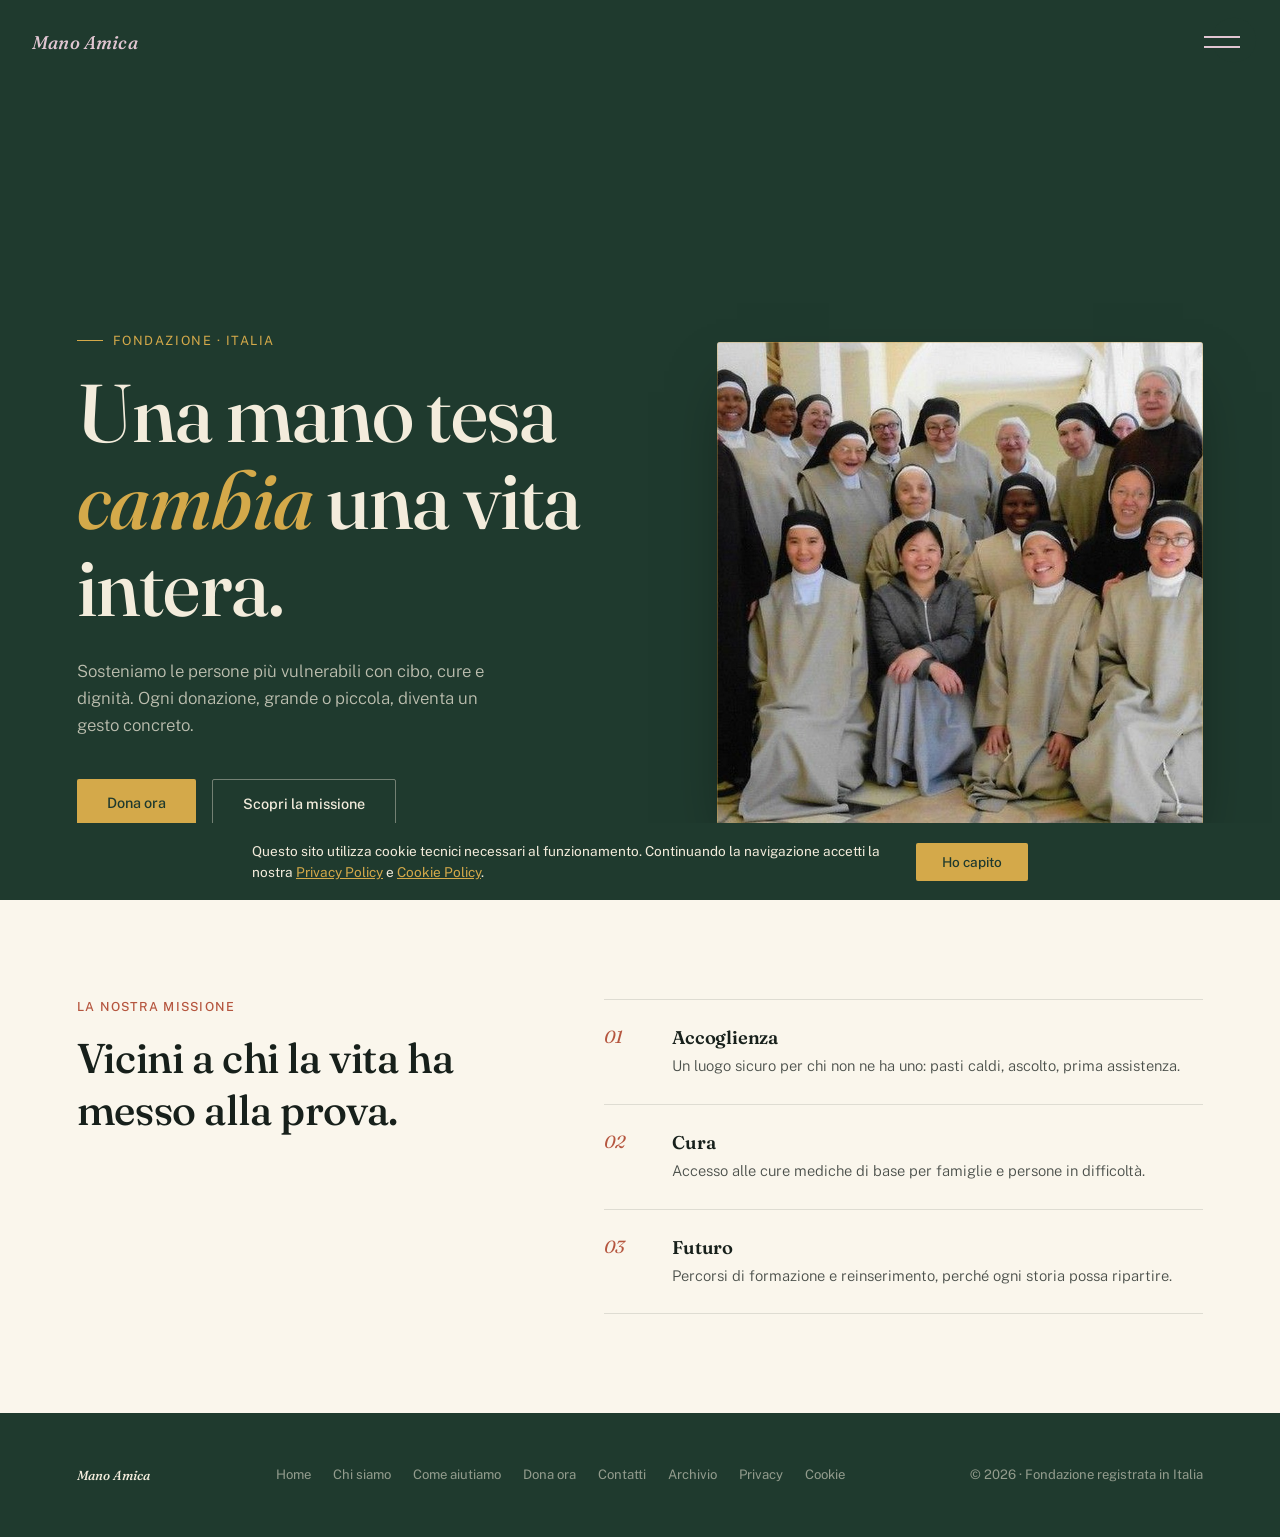
==== index.html @ 8a34155e "Premier commit" ====
<!DOCTYPE html>
<html lang="it">
<head>
<meta charset="UTF-8">
<meta name="viewport" content="width=device-width, initial-scale=1.0">
<title>Mano Amica — Fondazione</title>
<meta name="description" content="Fondazione italiana che sostiene le persone più vulnerabili con cibo, cure e dignità. Dona ora.">
<meta property="og:title" content="Mano Amica — Fondazione">
<meta property="og:description" content="Fondazione italiana che sostiene le persone più vulnerabili con cibo, cure e dignità. Dona ora.">
<meta property="og:type" content="website">
<link rel="icon" href="assets/favicon.svg" type="image/svg+xml">
<link rel="preconnect" href="https://fonts.googleapis.com">
<link href="https://fonts.googleapis.com/css2?family=Fraunces:ital,opsz,wght@0,9..144,300;0,9..144,500;0,9..144,600;1,9..144,500&family=Public+Sans:wght@300;400;500;600&display=swap" rel="stylesheet">
<link rel="stylesheet" href="assets/styles.css?v=1788168268">
</head>
<body>

  <div class="topbar">
    <a href="index.html" class="logo">Mano Amica</a>
    <button class="thread-toggle" id="toggle" aria-label="Apri il menu"><span></span><span></span></button>
  </div>

  <div class="veil" id="veil">
    <div class="veil-inner">
      <div class="veil-stitch"></div>
      <ul class="nav-list">
        <li><a href="index.html" class="current"><span class="num">00</span><span data-i18n="nav_home">Home</span><span class="tag" data-i18n="nav_home_tag">torna all'inizio</span></a></li><li><a href="chi-siamo.html"><span class="num">01</span><span data-i18n="nav_chi_siamo">Chi siamo</span><span class="tag" data-i18n="nav_chi_siamo_tag">la nostra storia</span></a></li>
        <li><a href="come-aiutiamo.html"><span class="num">02</span><span data-i18n="nav_come_aiutiamo">Come aiutiamo</span><span class="tag" data-i18n="nav_come_aiutiamo_tag">i nostri progetti</span></a></li>
        <li><a href="dona-ora.html"><span class="num">03</span><span data-i18n="nav_dona_ora">Dona ora</span><span class="tag" data-i18n="nav_dona_ora_tag">ogni gesto conta</span></a></li>
        <li><a href="contatti.html"><span class="num">04</span><span data-i18n="nav_contatti">Contatti</span><span class="tag" data-i18n="nav_contatti_tag">scrivici</span></a></li><li><a href="archivio.html"><span class="num">05</span><span data-i18n="nav_archivio">Archivio</span><span class="tag" data-i18n="nav_archivio_tag">foto e storie</span></a></li>
      </ul>
      <div class="veil-foot">
        <div class="lang-pill"><button data-lang="it" class="active">IT</button><button data-lang="fr">FR</button><button data-lang="en">EN</button></div>
        <p class="veil-note" data-i18n="veil_note">Fondazione Mano Amica · Italia — al fianco di chi ha più bisogno.</p>
      </div>
    </div>
  </div>

  <section class="hero">
    <div class="hero-photo"><img src="assets/img/hero-community.jpg" alt="La comunità di Mano Amica"></div>
    <div class="hero-content">
    <span class="hero-eyebrow" data-i18n="home_eyebrow">Fondazione · Italia</span>
    <h1 data-i18n-html="home_h1">Una mano tesa <em>cambia</em> una vita intera.</h1>
    <p class="hero-sub" data-i18n="home_sub">Sosteniamo le persone più vulnerabili con cibo, cure e dignità. Ogni donazione, grande o piccola, diventa un gesto concreto.</p>
    <div class="hero-cta">
      <a href="dona-ora.html" class="btn btn-solid" data-i18n="home_cta_donate">Dona ora</a>
      <a href="chi-siamo.html" class="btn btn-line" data-i18n="home_cta_mission">Scopri la missione</a>
    </div>
    </div>
  </section>

  <section class="missione">
    <div>
      <p class="section-label" data-i18n="home_mission_label">La nostra missione</p>
      <h2 data-i18n="home_mission_h2">Vicini a chi la vita ha messo alla prova.</h2>
    </div>
    <ul class="missione-list">
      <li><span class="n">01</span><div><h3 data-i18n="home_m1_h3">Accoglienza</h3><p data-i18n="home_m1_p">Un luogo sicuro per chi non ne ha uno: pasti caldi, ascolto, prima assistenza.</p></div></li>
      <li><span class="n">02</span><div><h3 data-i18n="home_m2_h3">Cura</h3><p data-i18n="home_m2_p">Accesso alle cure mediche di base per famiglie e persone in difficoltà.</p></div></li>
      <li><span class="n">03</span><div><h3 data-i18n="home_m3_h3">Futuro</h3><p data-i18n="home_m3_p">Percorsi di formazione e reinserimento, perché ogni storia possa ripartire.</p></div></li>
    </ul>
  </section>

  <footer>
    <strong>Mano Amica</strong>
    <nav><a href="index.html" data-i18n="nav_home">Home</a><a href="chi-siamo.html" data-i18n="nav_chi_siamo">Chi siamo</a><a href="come-aiutiamo.html" data-i18n="nav_come_aiutiamo">Come aiutiamo</a><a href="dona-ora.html" data-i18n="nav_dona_ora">Dona ora</a><a href="contatti.html" data-i18n="nav_contatti">Contatti</a><a href="archivio.html" data-i18n="nav_archivio">Archivio</a><a href="privacy.html">Privacy</a><a href="cookie-policy.html">Cookie</a></nav>
    <span data-i18n="footer_copyright">© 2026 · Fondazione registrata in Italia</span>
  </footer>

<script src="assets/script.js?v=1788168268"></script>
</body>
</html>
---- assets/styles.css ----
:root{
  --forest:#1F3A2E;
  --forest-light:#2F5443;
  --cream:#F3ECDC;
  --cream-soft:#FAF6EC;
  --gold:#D4A94A;
  --clay:#B5563F;
  --ink:#17201B;
  --thread: 1px;
}
*{margin:0;padding:0;box-sizing:border-box;}
html{scroll-behavior:smooth;}
body{
  font-family:'Public Sans',sans-serif;
  background:var(--cream-soft);
  color:var(--ink);
  overflow-x:hidden;
}
h1,h2,h3,.display{
  font-family:'Fraunces',serif;
  font-weight:500;
  letter-spacing:-0.01em;
}
a{color:inherit;}
img{display:block; max-width:100%;}

/* ===== TOP BAR ===== */
.topbar{
  position:fixed; top:0; left:0; right:0;
  display:flex; align-items:center; justify-content:space-between;
  padding:22px 32px;
  z-index:100;
  mix-blend-mode:difference;
}
.logo{
  font-family:'Fraunces',serif;
  font-style:italic;
  font-weight:500;
  font-size:1.15rem;
  color:#fff;
  text-decoration:none;
  letter-spacing:0.01em;
}
.thread-toggle{
  width:52px; height:40px;
  position:relative;
  cursor:pointer;
  background:none; border:none;
  z-index:110;
}
.thread-toggle span{
  position:absolute; left:8px; right:8px;
  height:1.5px; background:#fff;
  transition:transform .55s cubic-bezier(.65,0,.35,1), opacity .3s ease, top .5s ease;
}
.thread-toggle span:nth-child(1){ top:14px; }
.thread-toggle span:nth-child(2){ top:24px; }
.thread-toggle.open span:nth-child(1){ top:19px; transform:rotate(20deg) scaleX(1.15); }
.thread-toggle.open span:nth-child(2){ top:19px; transform:rotate(-20deg) scaleX(1.15); }

/* ===== FULLSCREEN MENU — "il filo" ===== */
.veil{
  position:fixed; inset:0;
  background:var(--forest);
  z-index:90;
  clip-path:circle(2% at calc(100% - 46px) 40px);
  transition:clip-path .75s cubic-bezier(.75,0,.15,1);
  display:flex;
  pointer-events:none;
}
.veil.open{
  clip-path:circle(150% at calc(100% - 46px) 40px);
  pointer-events:all;
}
.veil-inner{
  width:100%; height:100%;
  display:flex; flex-direction:column;
  justify-content:center;
  padding:0 8vw;
  position:relative;
}
.veil-stitch{
  position:absolute; left:6vw; top:0; bottom:0;
  width:1px;
  background:repeating-linear-gradient(to bottom, transparent, transparent 6px, rgba(212,169,74,.5) 6px, rgba(212,169,74,.5) 12px);
  opacity:0;
  transition:opacity .6s ease .5s;
}
.veil.open .veil-stitch{opacity:1;}

.nav-list{list-style:none;}
.nav-list li{overflow:hidden; margin-bottom:6px;}
.nav-list a{
  display:flex; align-items:baseline; gap:18px;
  font-family:'Fraunces',serif;
  font-size:clamp(2.2rem,7vw,4.6rem);
  color:var(--cream);
  text-decoration:none;
  font-weight:500;
  line-height:1.15;
  transform:translateY(115%);
  transition:transform .7s cubic-bezier(.2,.9,.25,1), color .3s ease;
}
.veil.open .nav-list a{ transform:translateY(0); }
.nav-list li:nth-child(1) a{ transition-delay:.12s; }
.nav-list li:nth-child(2) a{ transition-delay:.18s; }
.nav-list li:nth-child(3) a{ transition-delay:.24s; }
.nav-list li:nth-child(4) a{ transition-delay:.30s; }
.nav-list li:nth-child(5) a{ transition-delay:.36s; }
.nav-list li:nth-child(6) a{ transition-delay:.42s; }
.nav-list a .num{ font-family:'Public Sans',sans-serif; font-size:.9rem; color:var(--gold); font-weight:500; }
.nav-list a .tag{
  font-family:'Public Sans',sans-serif;
  font-size:.85rem; font-style:normal;
  color:rgba(243,236,220,.55);
  font-weight:400; margin-left:auto;
  opacity:0; transform:translateX(-8px);
  transition:opacity .4s ease, transform .4s ease;
  display:none;
}
@media(min-width:720px){ .nav-list a .tag{ display:inline-block; } }
.nav-list a:hover{ color:var(--gold); }
.nav-list a:hover .tag{ opacity:1; transform:translateX(0); }
.nav-list a.current{ color:var(--gold); }

.veil-foot{
  position:absolute; bottom:40px; left:8vw; right:8vw;
  display:flex; justify-content:space-between; align-items:center;
  flex-wrap:wrap; gap:16px;
}
.lang-pill{ display:flex; gap:6px; border:1px solid rgba(243,236,220,.3); border-radius:999px; padding:5px; }
.lang-pill button{
  font-family:'Public Sans',sans-serif; font-size:.75rem; letter-spacing:.06em;
  background:none; border:none; color:rgba(243,236,220,.6);
  padding:7px 14px; border-radius:999px; cursor:pointer;
  transition:background .3s ease, color .3s ease;
}
.lang-pill button.active{ background:var(--gold); color:var(--forest); }
.veil-note{ font-size:.8rem; color:rgba(243,236,220,.45); max-width:280px; }

/* ===== PAGE HERO (small, for inner pages) ===== */
.page-hero{
  background:var(--forest); color:var(--cream);
  padding:20vh 6vw 8vh;
  position:relative;
}
.page-hero::before{
  content:'';
  position:absolute; top:0; right:0;
  width:34vw; height:34vw; max-width:460px; max-height:460px;
  background:radial-gradient(circle at center, rgba(212,169,74,.16), transparent 70%);
}
.page-hero .hero-eyebrow{
  font-size:.8rem; letter-spacing:.12em; text-transform:uppercase;
  color:var(--gold); margin-bottom:18px; display:flex; align-items:center; gap:10px;
}
.page-hero .hero-eyebrow::before{ content:''; width:26px; height:1px; background:var(--gold); }
.page-hero h1{ font-size:clamp(2rem,5.4vw,3.6rem); max-width:16ch; line-height:1.1; }
.page-hero h1 em{ font-style:italic; color:var(--gold); }
.page-hero p.lead{ margin-top:20px; max-width:52ch; color:rgba(243,236,220,.75); font-weight:300; font-size:1.02rem; line-height:1.6; }

/* ===== HERO (home, full) ===== */
.hero{
  min-height:100vh;
  background:var(--forest); color:var(--cream);
  display:flex; flex-direction:row; align-items:flex-end; justify-content:space-between;
  gap:5vw;
  padding:14vh 6vw 8vh; position:relative; overflow:hidden;
}
.hero-eyebrow{ font-size:.8rem; letter-spacing:.12em; text-transform:uppercase; color:var(--gold); margin-bottom:22px; display:flex; align-items:center; gap:10px; }
.hero-eyebrow::before{ content:''; width:26px; height:1px; background:var(--gold); }
.hero h1{ font-size:clamp(2.4rem,6.4vw,5.2rem); font-weight:500; max-width:14ch; line-height:1.06; }
.hero h1 em{ font-style:italic; color:var(--gold); }
.hero-sub{ margin-top:28px; max-width:44ch; font-size:1.05rem; font-weight:300; color:rgba(243,236,220,.75); line-height:1.6; }
.hero-cta{ margin-top:40px; display:flex; gap:16px; flex-wrap:wrap; }

.hero-content{ position:relative; z-index:2; max-width:640px; flex:1 1 auto; order:1; }

.hero-photo{
  flex:0 0 auto; order:2;
  width:min(520px, 38vw);
  aspect-ratio:1/1;
  border-radius:3px;
  overflow:hidden;
  box-shadow:0 30px 60px -20px rgba(0,0,0,.5);
  position:relative; z-index:1;
}
.hero-photo img{
  width:100%; height:100%; object-fit:cover; display:block;
}
.hero-photo::after{
  content:''; position:absolute; inset:0;
  box-shadow:inset 0 0 0 1px rgba(212,169,74,.35);
}

@media(max-width:1100px){
  .hero-photo{ width:min(380px, 36vw); }
}
@media(max-width:760px){
  .hero{ flex-direction:column; align-items:stretch; }
  .hero-photo{ display:none; }
}

.btn{
  font-family:'Public Sans',sans-serif; font-size:.9rem; font-weight:500;
  padding:15px 30px; border-radius:2px; text-decoration:none; display:inline-block;
  border:none; cursor:pointer;
  transition:transform .3s ease, background .3s ease, color .3s ease, border-color .3s ease;
}
.btn-solid{ background:var(--gold); color:var(--forest); }
.btn-solid:hover{ transform:translateY(-2px); }
.btn-line{ border:1px solid rgba(243,236,220,.4); color:var(--cream); background:none; }
.btn-line:hover{ border-color:var(--gold); color:var(--gold); }
.btn-line.dark{ border-color:rgba(23,32,27,.3); color:var(--ink); }
.btn-line.dark:hover{ border-color:var(--clay); color:var(--clay); }

section{ padding:11vh 6vw; }
.section-label{ font-size:.78rem; letter-spacing:.1em; text-transform:uppercase; color:var(--clay); margin-bottom:18px; font-weight:500; }

/* ===== MISSIONE / GRID LIST ===== */
.missione{ background:var(--cream-soft); display:grid; grid-template-columns:1fr; gap:48px; }
@media(min-width:860px){ .missione{ grid-template-columns:.8fr 1fr; } }
.missione h2{ font-size:clamp(1.7rem,3.4vw,2.6rem); max-width:14ch; }
.missione-list{ list-style:none; }
.missione-list li{ padding:26px 0; border-top:var(--thread) solid rgba(23,32,27,.12); display:grid; grid-template-columns:50px 1fr; gap:18px; }
.missione-list li:last-child{ border-bottom:var(--thread) solid rgba(23,32,27,.12); }
.missione-list .n{ font-family:'Fraunces',serif; font-style:italic; color:var(--clay); font-size:1.1rem; }
.missione-list h3{ font-size:1.15rem; margin-bottom:6px; font-weight:600; }
.missione-list p{ font-size:.92rem; color:#4a4f4a; font-weight:300; line-height:1.55; }

/* ===== TEAM (Chi siamo) ===== */
.team{ background:var(--cream-soft); }
.team-grid{ display:grid; grid-template-columns:repeat(auto-fit,minmax(220px,1fr)); gap:34px; margin-top:56px; }
.team-card{ text-align:left; }
.team-photo{
  width:100%; aspect-ratio:1/1; border-radius:2px;
  background:linear-gradient(155deg, var(--forest), var(--forest-light));
  display:flex; align-items:center; justify-content:center;
  margin-bottom:18px; position:relative; overflow:hidden;
}
.team-photo img{ width:100%; height:100%; object-fit:cover; }
.team-photo span{
  font-family:'Fraunces',serif; font-style:italic; font-weight:500;
  font-size:2.6rem; color:var(--gold);
}
.team-photo::after{
  content:''; position:absolute; inset:0;
  border:1px solid rgba(212,169,74,.35);
}
.team-card h3{ font-size:1.15rem; font-weight:600; }
.team-card .role{ font-size:.8rem; letter-spacing:.06em; text-transform:uppercase; color:var(--clay); margin:4px 0 10px; }
.team-card p{ font-size:.9rem; color:#4a4f4a; font-weight:300; line-height:1.55; }
.team[style*="forest"] .team-card h3{ color:var(--cream); }
.team[style*="forest"] .team-card p{ color:rgba(243,236,220,.65); }
.team[style*="forest"] .role{ color:var(--gold); }
.team[style*="forest"] .gallery-caption{ color:rgba(243,236,220,.4) !important; }
.team[style*="forest"] .team-photo-placeholder{ background:rgba(243,236,220,.06); }
.team-photo-placeholder{ display:flex; align-items:center; justify-content:center; }
.team-photo-placeholder span{ font-size:2rem; opacity:.5; }
.gallery-caption{ text-align:center; font-style:italic; color:#999 !important; font-size:.82rem !important; }

.story{ background:var(--forest); color:var(--cream); }
.story-inner{ max-width:62ch; }
.story h2{ font-size:clamp(1.6rem,3.2vw,2.4rem); margin-bottom:24px; }
.story p{ font-weight:300; line-height:1.75; color:rgba(243,236,220,.8); margin-bottom:16px; font-size:1rem; }
.story p:last-child{ margin-bottom:0; }

/* ===== DONATION PAGE ===== */
.donate-wrap{ display:grid; grid-template-columns:1fr; gap:56px; background:var(--cream-soft); }
@media(min-width:900px){ .donate-wrap{ grid-template-columns:1fr 1fr; align-items:start; } }
.amounts{ display:grid; grid-template-columns:repeat(3,1fr); gap:12px; margin:26px 0; }
.amount-btn{
  padding:18px 10px; text-align:center; border:1px solid rgba(23,32,27,.18);
  background:transparent; font-family:'Fraunces',serif; font-size:1.3rem;
  cursor:pointer; border-radius:2px; transition:all .25s ease;
}
.amount-btn:hover, .amount-btn.active{ border-color:var(--clay); background:var(--clay); color:#fff; }
.amount-custom{
  width:100%; padding:16px 18px; border:1px solid rgba(23,32,27,.18);
  font-family:'Public Sans',sans-serif; font-size:1rem; background:transparent;
  border-radius:2px; margin-bottom:20px;
}
.pay-methods{ list-style:none; display:flex; flex-direction:column; gap:0; }
.pay-methods li{
  padding:18px 0; border-top:var(--thread) solid rgba(23,32,27,.12);
  display:flex; align-items:center; gap:16px; font-size:.95rem;
}
.pay-methods li:last-child{ border-bottom:var(--thread) solid rgba(23,32,27,.12); }
.pay-method-item{ cursor:pointer; transition:padding-left .25s ease, background .25s ease; border-radius:2px; }
.pay-method-item:hover{ padding-left:8px; }
.pay-method-item.active{ padding-left:12px; background:rgba(181,86,63,.06); }
.pay-method-item.active .pay-icon{ background:var(--clay); }
.pay-method-item.disabled{ cursor:not-allowed; opacity:.45; }
.pay-method-item.disabled:hover{ padding-left:0; }
.pay-method-item.disabled .desc{ font-style:italic; }
.pay-icon{
  width:38px; height:38px; border-radius:50%; background:var(--forest); color:var(--gold);
  display:flex; align-items:center; justify-content:center; font-family:'Fraunces',serif; font-style:italic; font-size:.85rem; flex-shrink:0;
}
.pay-methods strong{ display:block; font-weight:600; }
.pay-methods span.desc{ font-size:.82rem; color:#666; font-weight:300; }

.impact-card{ background:var(--forest); color:var(--cream); padding:48px 40px; border-radius:2px; }
.impact-card h3{ font-size:1.4rem; margin-bottom:18px; }
.impact-card ul{ list-style:none; }
.impact-card li{ padding:14px 0; border-top:1px solid rgba(243,236,220,.15); font-weight:300; font-size:.95rem; display:flex; justify-content:space-between; gap:12px; }
.impact-card li b{ color:var(--gold); font-family:'Fraunces',serif; font-weight:500; }

/* ===== PAYMENT MODAL ===== */
.pay-modal-overlay{
  position:fixed; inset:0; background:rgba(23,32,27,.55);
  display:none; align-items:center; justify-content:center;
  z-index:200; padding:20px; backdrop-filter:blur(3px);
}
.pay-modal-overlay.open{ display:flex; }
.pay-modal{
  background:var(--cream-soft); width:100%; max-width:440px;
  padding:38px 34px 30px; border-radius:3px; position:relative;
  max-height:90vh; overflow-y:auto;
}
.pay-modal-close{
  position:absolute; top:16px; right:18px; background:none; border:none;
  font-size:1.6rem; line-height:1; cursor:pointer; color:#888;
}
.pay-modal-close:hover{ color:var(--clay); }
.pay-modal-summary{ margin-bottom:24px; padding-bottom:20px; border-bottom:1px solid rgba(23,32,27,.12); }
.pay-modal-recipient{ font-family:'Fraunces',serif; font-size:1.3rem; margin-top:4px; }
.pay-modal-amount{ font-family:'Fraunces',serif; font-style:italic; color:var(--clay); font-size:1.6rem; margin-top:8px; }
.pay-modal-method .field{ margin-bottom:16px; }
.pay-modal-method label{ display:block; font-size:.76rem; letter-spacing:.05em; text-transform:uppercase; color:var(--clay); margin-bottom:6px; }
.pay-modal-method input{
  width:100%; padding:12px 14px; border:1px solid rgba(23,32,27,.18);
  font-family:'Public Sans',sans-serif; font-size:.92rem; background:#fff; border-radius:2px;
}
.pay-modal-method input:disabled{ background:rgba(23,32,27,.04); color:#555; }
.pay-sepa-line{ display:flex; justify-content:space-between; align-items:center; padding:10px 0; border-bottom:1px dashed rgba(23,32,27,.15); font-size:.9rem; }
.pay-sepa-line span{ color:#666; }
.pay-sepa-line strong{ font-family:'Fraunces',serif; }
.pay-sepa-note{ font-size:.82rem; color:#666; margin-top:14px; line-height:1.5; }
.pay-modal-error{ color:var(--clay); font-size:.85rem; margin-top:16px; }
.pay-modal-secure{ text-align:center; font-size:.75rem; color:#888; margin-top:16px; }

/* ===== COOKIE BANNER ===== */
#cookie-banner{
  position:fixed; left:0; right:0; bottom:0; z-index:300;
  background:var(--forest); color:var(--cream);
  padding:18px 24px; display:flex; align-items:center; justify-content:center;
  gap:24px; flex-wrap:wrap; font-size:.85rem;
}
#cookie-banner p{ margin:0; max-width:640px; line-height:1.5; }
#cookie-banner a{ color:var(--gold); text-decoration:underline; }
#cookie-banner button{
  background:var(--gold); color:var(--forest); border:none;
  padding:11px 26px; border-radius:2px; font-family:'Public Sans',sans-serif;
  font-weight:500; font-size:.85rem; cursor:pointer; flex-shrink:0;
}

/* ===== CONTACT PAGE ===== */
.contact-wrap{ display:grid; grid-template-columns:1fr; gap:56px; }
@media(min-width:900px){ .contact-wrap{ grid-template-columns:.9fr 1.1fr; } }
.field{ margin-bottom:22px; }
.field label{ display:block; font-size:.8rem; letter-spacing:.05em; text-transform:uppercase; color:var(--clay); margin-bottom:8px; }
.field input, .field textarea{
  width:100%; padding:14px 16px; border:1px solid rgba(23,32,27,.18);
  font-family:'Public Sans',sans-serif; font-size:.95rem; background:var(--cream-soft);
  border-radius:2px; resize:vertical;
}
.contact-info{ list-style:none; }
.contact-info li{ padding:22px 0; border-top:var(--thread) solid rgba(23,32,27,.12); }
.contact-info li:last-child{ border-bottom:var(--thread) solid rgba(23,32,27,.12); }
.contact-info .k{ font-size:.78rem; letter-spacing:.08em; text-transform:uppercase; color:var(--clay); margin-bottom:6px; }
.contact-info .v{ font-family:'Fraunces',serif; font-size:1.2rem; }

footer{
  background:var(--forest); color:rgba(243,236,220,.55);
  padding:6vh 6vw; font-size:.82rem;
  display:flex; justify-content:space-between; flex-wrap:wrap; gap:12px;
}
footer strong{ color:var(--cream); font-family:'Fraunces',serif; font-style:italic; font-weight:500; }
footer nav{ display:flex; gap:22px; flex-wrap:wrap; }
footer nav a{ text-decoration:none; color:rgba(243,236,220,.55); transition:color .25s ease; }
footer nav a:hover{ color:var(--gold); }

/* ===== RESPONSIVE MOBILE ===== */
@media(max-width:640px){
  .topbar{ padding:16px 20px; }
  .logo{ font-size:1rem; }
  .thread-toggle{ width:44px; height:36px; }

  .hero{ padding:12vh 6vw 6vh; min-height:auto; }
  .page-hero{ padding:16vh 6vw 5vh; }
  section{ padding:8vh 6vw; }

  .hero-cta{ flex-direction:column; align-items:stretch; }
  .hero-cta .btn{ text-align:center; }

  .veil-foot{ flex-direction:column; align-items:flex-start; gap:14px; bottom:24px; }
  .veil-note{ max-width:100%; }

  .amounts{ grid-template-columns:repeat(2,1fr); }

  .pay-modal{ padding:28px 20px 24px; max-width:100%; }
  .pay-modal-recipient{ font-size:1.1rem; }
  .pay-modal-amount{ font-size:1.3rem; }

  #cookie-banner{ flex-direction:column; text-align:center; padding:16px 18px; gap:12px; }
  #cookie-banner button{ width:100%; }

  footer{ flex-direction:column; align-items:flex-start; gap:16px; text-align:left; }
  footer nav{ gap:14px 18px; }

  .team-grid{ grid-template-columns:1fr 1fr; gap:20px; }
  .missione-list li{ grid-template-columns:36px 1fr; gap:12px; }

  .legal-body table{ display:block; overflow-x:auto; white-space:nowrap; }
}

@media(max-width:420px){
  .team-grid{ grid-template-columns:1fr; }
  .amounts{ grid-template-columns:repeat(3,1fr); gap:8px; }
  .amount-btn{ padding:14px 6px; font-size:1.05rem; }
}
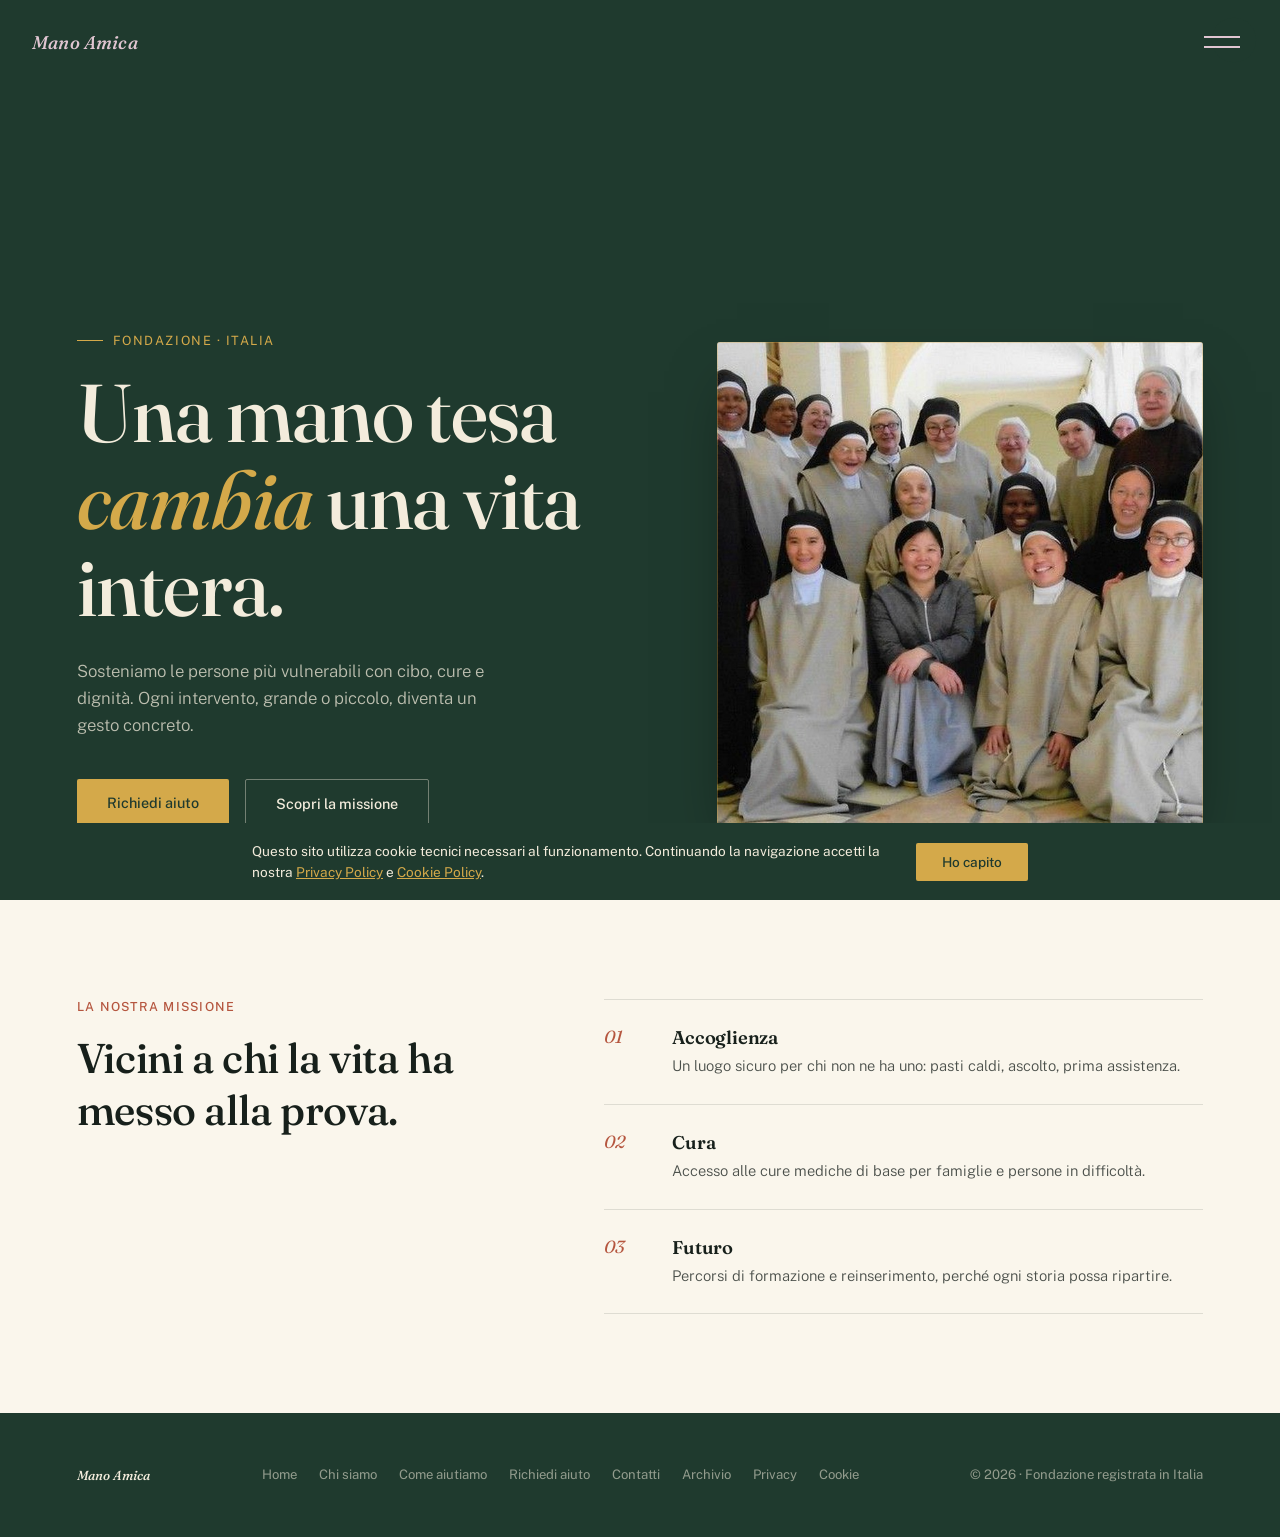
==== commit a1e9f94c: "Inverse le sens du site : Mano Amica accorde des aides, n'en reçoit pas Correction majeure : Mano Am" ====
--- a/index.html
+++ b/index.html
@@ -4,9 +4,9 @@
 <meta charset="UTF-8">
 <meta name="viewport" content="width=device-width, initial-scale=1.0">
 <title>Mano Amica — Fondazione</title>
-<meta name="description" content="Fondazione italiana che sostiene le persone più vulnerabili con cibo, cure e dignità. Dona ora.">
+<meta name="description" content="Fondazione italiana che sostiene le persone più vulnerabili con cibo, cure e dignità. Richiedi un aiuto.">
 <meta property="og:title" content="Mano Amica — Fondazione">
-<meta property="og:description" content="Fondazione italiana che sostiene le persone più vulnerabili con cibo, cure e dignità. Dona ora.">
+<meta property="og:description" content="Fondazione italiana che sostiene le persone più vulnerabili con cibo, cure e dignità. Richiedi un aiuto.">
 <meta property="og:type" content="website">
 <link rel="icon" href="assets/favicon.svg" type="image/svg+xml">
 <link rel="preconnect" href="https://fonts.googleapis.com">
@@ -26,7 +26,7 @@
       <ul class="nav-list">
         <li><a href="index.html" class="current"><span class="num">00</span><span data-i18n="nav_home">Home</span><span class="tag" data-i18n="nav_home_tag">torna all'inizio</span></a></li><li><a href="chi-siamo.html"><span class="num">01</span><span data-i18n="nav_chi_siamo">Chi siamo</span><span class="tag" data-i18n="nav_chi_siamo_tag">la nostra storia</span></a></li>
         <li><a href="come-aiutiamo.html"><span class="num">02</span><span data-i18n="nav_come_aiutiamo">Come aiutiamo</span><span class="tag" data-i18n="nav_come_aiutiamo_tag">i nostri progetti</span></a></li>
-        <li><a href="dona-ora.html"><span class="num">03</span><span data-i18n="nav_dona_ora">Dona ora</span><span class="tag" data-i18n="nav_dona_ora_tag">ogni gesto conta</span></a></li>
+        <li><a href="dona-ora.html"><span class="num">03</span><span data-i18n="nav_dona_ora">Richiedi aiuto</span><span class="tag" data-i18n="nav_dona_ora_tag">un aiuto concreto</span></a></li>
         <li><a href="contatti.html"><span class="num">04</span><span data-i18n="nav_contatti">Contatti</span><span class="tag" data-i18n="nav_contatti_tag">scrivici</span></a></li><li><a href="archivio.html"><span class="num">05</span><span data-i18n="nav_archivio">Archivio</span><span class="tag" data-i18n="nav_archivio_tag">foto e storie</span></a></li>
       </ul>
       <div class="veil-foot">
@@ -41,9 +41,9 @@
     <div class="hero-content">
     <span class="hero-eyebrow" data-i18n="home_eyebrow">Fondazione · Italia</span>
     <h1 data-i18n-html="home_h1">Una mano tesa <em>cambia</em> una vita intera.</h1>
-    <p class="hero-sub" data-i18n="home_sub">Sosteniamo le persone più vulnerabili con cibo, cure e dignità. Ogni donazione, grande o piccola, diventa un gesto concreto.</p>
+    <p class="hero-sub" data-i18n="home_sub">Sosteniamo le persone più vulnerabili con cibo, cure e dignità. Ogni intervento, grande o piccolo, diventa un gesto concreto.</p>
     <div class="hero-cta">
-      <a href="dona-ora.html" class="btn btn-solid" data-i18n="home_cta_donate">Dona ora</a>
+      <a href="dona-ora.html" class="btn btn-solid" data-i18n="home_cta_donate">Richiedi aiuto</a>
       <a href="chi-siamo.html" class="btn btn-line" data-i18n="home_cta_mission">Scopri la missione</a>
     </div>
     </div>
@@ -63,7 +63,7 @@
 
   <footer>
     <strong>Mano Amica</strong>
-    <nav><a href="index.html" data-i18n="nav_home">Home</a><a href="chi-siamo.html" data-i18n="nav_chi_siamo">Chi siamo</a><a href="come-aiutiamo.html" data-i18n="nav_come_aiutiamo">Come aiutiamo</a><a href="dona-ora.html" data-i18n="nav_dona_ora">Dona ora</a><a href="contatti.html" data-i18n="nav_contatti">Contatti</a><a href="archivio.html" data-i18n="nav_archivio">Archivio</a><a href="privacy.html">Privacy</a><a href="cookie-policy.html">Cookie</a></nav>
+    <nav><a href="index.html" data-i18n="nav_home">Home</a><a href="chi-siamo.html" data-i18n="nav_chi_siamo">Chi siamo</a><a href="come-aiutiamo.html" data-i18n="nav_come_aiutiamo">Come aiutiamo</a><a href="dona-ora.html" data-i18n="nav_dona_ora">Richiedi aiuto</a><a href="contatti.html" data-i18n="nav_contatti">Contatti</a><a href="archivio.html" data-i18n="nav_archivio">Archivio</a><a href="privacy.html">Privacy</a><a href="cookie-policy.html">Cookie</a></nav>
     <span data-i18n="footer_copyright">© 2026 · Fondazione registrata in Italia</span>
   </footer>
 
--- a/assets/styles.css
+++ b/assets/styles.css
@@ -198,7 +198,14 @@
 }
 @media(max-width:760px){
   .hero{ flex-direction:column; align-items:stretch; }
-  .hero-photo{ display:none; }
+  .hero-photo{
+    order:-1;
+    width:100%;
+    max-width:none;
+    aspect-ratio:16/11;
+    margin-bottom:32px;
+  }
+  .hero-content{ order:1; }
 }
 
 .btn{
@@ -280,65 +287,12 @@
   font-family:'Public Sans',sans-serif; font-size:1rem; background:transparent;
   border-radius:2px; margin-bottom:20px;
 }
-.pay-methods{ list-style:none; display:flex; flex-direction:column; gap:0; }
-.pay-methods li{
-  padding:18px 0; border-top:var(--thread) solid rgba(23,32,27,.12);
-  display:flex; align-items:center; gap:16px; font-size:.95rem;
-}
-.pay-methods li:last-child{ border-bottom:var(--thread) solid rgba(23,32,27,.12); }
-.pay-method-item{ cursor:pointer; transition:padding-left .25s ease, background .25s ease; border-radius:2px; }
-.pay-method-item:hover{ padding-left:8px; }
-.pay-method-item.active{ padding-left:12px; background:rgba(181,86,63,.06); }
-.pay-method-item.active .pay-icon{ background:var(--clay); }
-.pay-method-item.disabled{ cursor:not-allowed; opacity:.45; }
-.pay-method-item.disabled:hover{ padding-left:0; }
-.pay-method-item.disabled .desc{ font-style:italic; }
-.pay-icon{
-  width:38px; height:38px; border-radius:50%; background:var(--forest); color:var(--gold);
-  display:flex; align-items:center; justify-content:center; font-family:'Fraunces',serif; font-style:italic; font-size:.85rem; flex-shrink:0;
-}
-.pay-methods strong{ display:block; font-weight:600; }
-.pay-methods span.desc{ font-size:.82rem; color:#666; font-weight:300; }
-
 .impact-card{ background:var(--forest); color:var(--cream); padding:48px 40px; border-radius:2px; }
 .impact-card h3{ font-size:1.4rem; margin-bottom:18px; }
 .impact-card ul{ list-style:none; }
 .impact-card li{ padding:14px 0; border-top:1px solid rgba(243,236,220,.15); font-weight:300; font-size:.95rem; display:flex; justify-content:space-between; gap:12px; }
-.impact-card li b{ color:var(--gold); font-family:'Fraunces',serif; font-weight:500; }
-
-/* ===== PAYMENT MODAL ===== */
-.pay-modal-overlay{
-  position:fixed; inset:0; background:rgba(23,32,27,.55);
-  display:none; align-items:center; justify-content:center;
-  z-index:200; padding:20px; backdrop-filter:blur(3px);
-}
-.pay-modal-overlay.open{ display:flex; }
-.pay-modal{
-  background:var(--cream-soft); width:100%; max-width:440px;
-  padding:38px 34px 30px; border-radius:3px; position:relative;
-  max-height:90vh; overflow-y:auto;
-}
-.pay-modal-close{
-  position:absolute; top:16px; right:18px; background:none; border:none;
-  font-size:1.6rem; line-height:1; cursor:pointer; color:#888;
-}
-.pay-modal-close:hover{ color:var(--clay); }
-.pay-modal-summary{ margin-bottom:24px; padding-bottom:20px; border-bottom:1px solid rgba(23,32,27,.12); }
-.pay-modal-recipient{ font-family:'Fraunces',serif; font-size:1.3rem; margin-top:4px; }
-.pay-modal-amount{ font-family:'Fraunces',serif; font-style:italic; color:var(--clay); font-size:1.6rem; margin-top:8px; }
-.pay-modal-method .field{ margin-bottom:16px; }
-.pay-modal-method label{ display:block; font-size:.76rem; letter-spacing:.05em; text-transform:uppercase; color:var(--clay); margin-bottom:6px; }
-.pay-modal-method input{
-  width:100%; padding:12px 14px; border:1px solid rgba(23,32,27,.18);
-  font-family:'Public Sans',sans-serif; font-size:.92rem; background:#fff; border-radius:2px;
-}
-.pay-modal-method input:disabled{ background:rgba(23,32,27,.04); color:#555; }
-.pay-sepa-line{ display:flex; justify-content:space-between; align-items:center; padding:10px 0; border-bottom:1px dashed rgba(23,32,27,.15); font-size:.9rem; }
-.pay-sepa-line span{ color:#666; }
-.pay-sepa-line strong{ font-family:'Fraunces',serif; }
-.pay-sepa-note{ font-size:.82rem; color:#666; margin-top:14px; line-height:1.5; }
-.pay-modal-error{ color:var(--clay); font-size:.85rem; margin-top:16px; }
-.pay-modal-secure{ text-align:center; font-size:.75rem; color:#888; margin-top:16px; }
+.impact-card li span{ flex-shrink:0; white-space:nowrap; }
+.impact-card li b{ color:var(--gold); font-family:'Fraunces',serif; font-weight:500; text-align:right; }
 
 /* ===== COOKIE BANNER ===== */
 #cookie-banner{
@@ -399,10 +353,6 @@
 
   .amounts{ grid-template-columns:repeat(2,1fr); }
 
-  .pay-modal{ padding:28px 20px 24px; max-width:100%; }
-  .pay-modal-recipient{ font-size:1.1rem; }
-  .pay-modal-amount{ font-size:1.3rem; }
-
   #cookie-banner{ flex-direction:column; text-align:center; padding:16px 18px; gap:12px; }
   #cookie-banner button{ width:100%; }
 
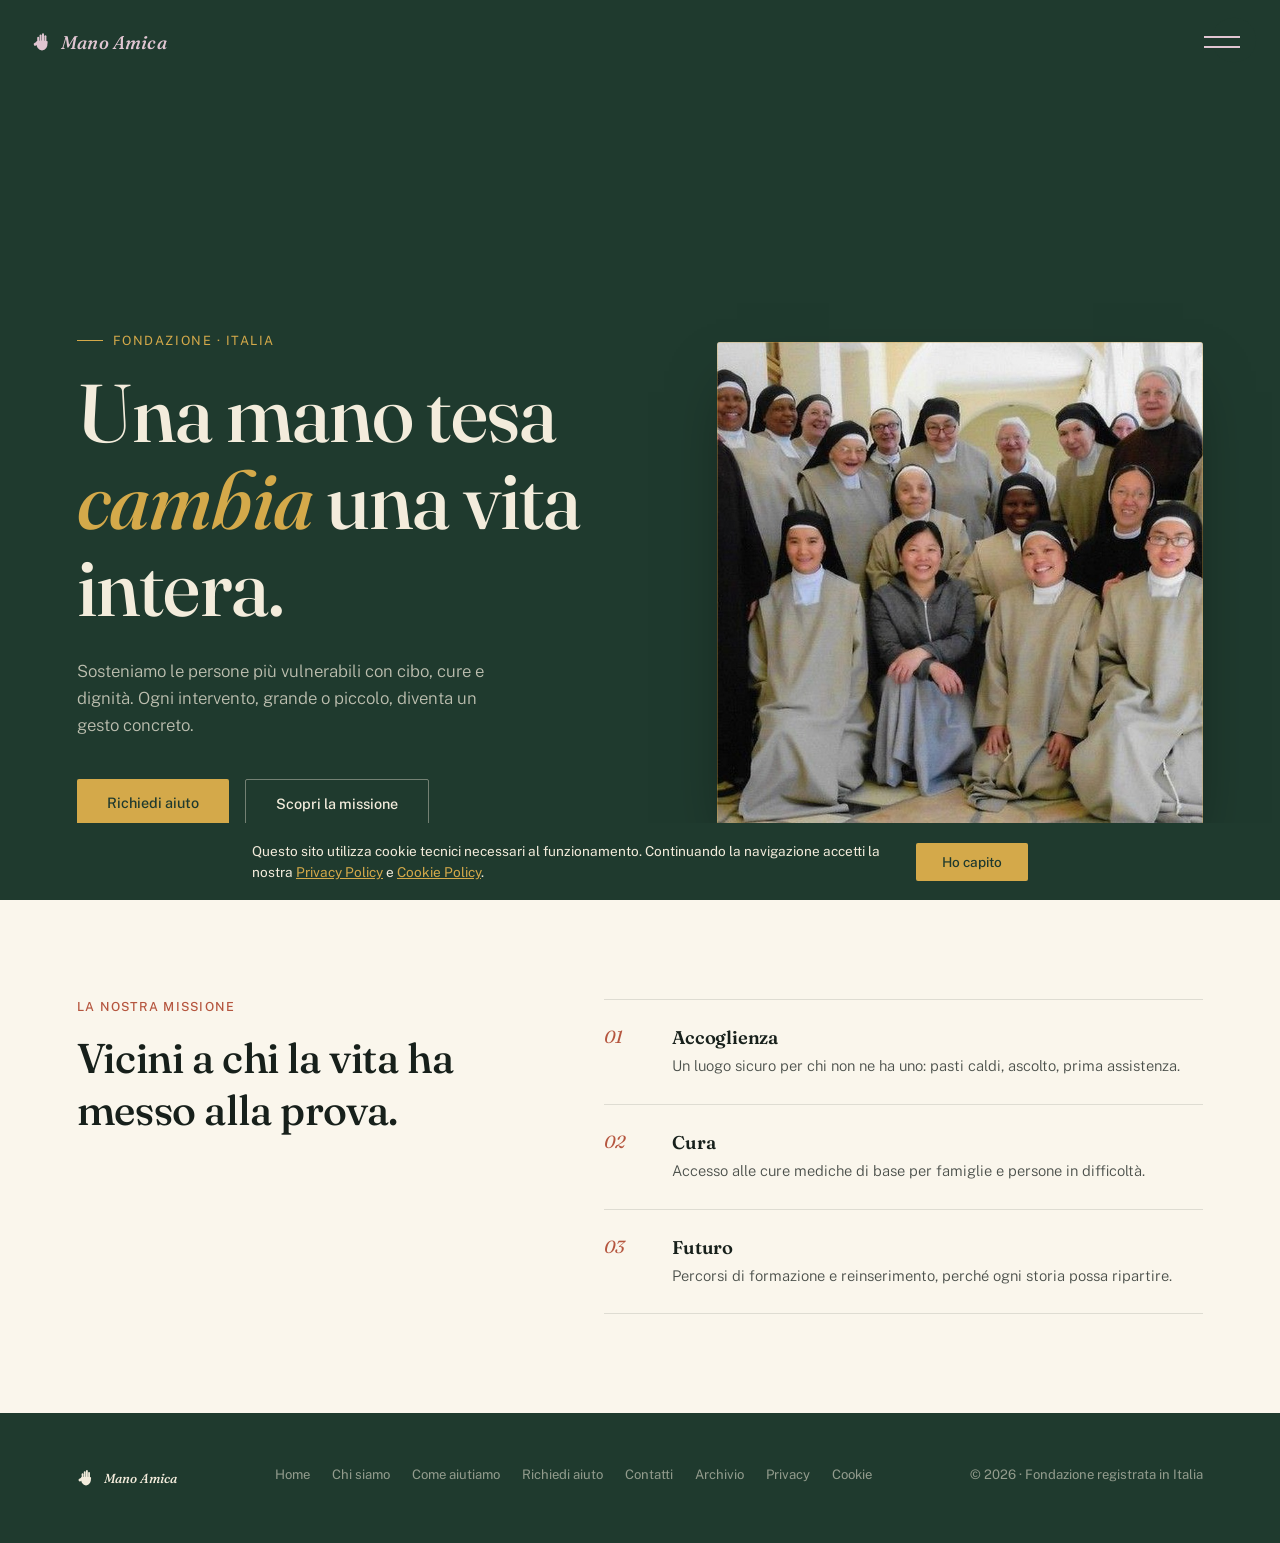
==== commit af7c2bcd: "Corrige l'email de contact, retire le faux numéro, ajuste des photos et ajoute un logo - contatti.ht" ====
--- a/index.html
+++ b/index.html
@@ -16,7 +16,7 @@
 <body>
 
   <div class="topbar">
-    <a href="index.html" class="logo">Mano Amica</a>
+    <a href="index.html" class="logo"><svg class="logo-mark" viewBox="0 0 100 120" aria-hidden="true" focusable="false"><g fill="currentColor"><rect x="26" y="34" width="10" height="34" rx="5"/><rect x="38" y="22" width="10" height="46" rx="5"/><rect x="50" y="16" width="10" height="52" rx="5"/><rect x="62" y="26" width="10" height="42" rx="5"/><path d="M22 62 Q22 100 50 102 Q78 100 78 62 L78 56 Q50 50 22 56 Z"/><rect x="0" y="0" width="34" height="15" rx="7.5" transform="translate(6,68) rotate(-28)"/></g></svg><span>Mano Amica</span></a>
     <button class="thread-toggle" id="toggle" aria-label="Apri il menu"><span></span><span></span></button>
   </div>
 
@@ -62,7 +62,7 @@
   </section>
 
   <footer>
-    <strong>Mano Amica</strong>
+    <strong><svg class="logo-mark" viewBox="0 0 100 120" aria-hidden="true" focusable="false"><g fill="currentColor"><rect x="26" y="34" width="10" height="34" rx="5"/><rect x="38" y="22" width="10" height="46" rx="5"/><rect x="50" y="16" width="10" height="52" rx="5"/><rect x="62" y="26" width="10" height="42" rx="5"/><path d="M22 62 Q22 100 50 102 Q78 100 78 62 L78 56 Q50 50 22 56 Z"/><rect x="0" y="0" width="34" height="15" rx="7.5" transform="translate(6,68) rotate(-28)"/></g></svg><span>Mano Amica</span></strong>
     <nav><a href="index.html" data-i18n="nav_home">Home</a><a href="chi-siamo.html" data-i18n="nav_chi_siamo">Chi siamo</a><a href="come-aiutiamo.html" data-i18n="nav_come_aiutiamo">Come aiutiamo</a><a href="dona-ora.html" data-i18n="nav_dona_ora">Richiedi aiuto</a><a href="contatti.html" data-i18n="nav_contatti">Contatti</a><a href="archivio.html" data-i18n="nav_archivio">Archivio</a><a href="privacy.html">Privacy</a><a href="cookie-policy.html">Cookie</a></nav>
     <span data-i18n="footer_copyright">© 2026 · Fondazione registrata in Italia</span>
   </footer>
--- a/assets/styles.css
+++ b/assets/styles.css
@@ -40,6 +40,16 @@
   color:#fff;
   text-decoration:none;
   letter-spacing:0.01em;
+  display:inline-flex;
+  align-items:center;
+  gap:9px;
+}
+.logo-mark{
+  width:20px; height:24px;
+  flex-shrink:0;
+}
+footer strong .logo-mark{
+  width:18px; height:22px;
 }
 .thread-toggle{
   width:52px; height:40px;
@@ -186,7 +196,7 @@
   position:relative; z-index:1;
 }
 .hero-photo img{
-  width:100%; height:100%; object-fit:cover; display:block;
+  width:100%; height:100%; object-fit:cover; object-position:center top; display:block;
 }
 .hero-photo::after{
   content:''; position:absolute; inset:0;
@@ -330,7 +340,7 @@
   padding:6vh 6vw; font-size:.82rem;
   display:flex; justify-content:space-between; flex-wrap:wrap; gap:12px;
 }
-footer strong{ color:var(--cream); font-family:'Fraunces',serif; font-style:italic; font-weight:500; }
+footer strong{ color:var(--cream); font-family:'Fraunces',serif; font-style:italic; font-weight:500; display:inline-flex; align-items:center; gap:9px; }
 footer nav{ display:flex; gap:22px; flex-wrap:wrap; }
 footer nav a{ text-decoration:none; color:rgba(243,236,220,.55); transition:color .25s ease; }
 footer nav a:hover{ color:var(--gold); }
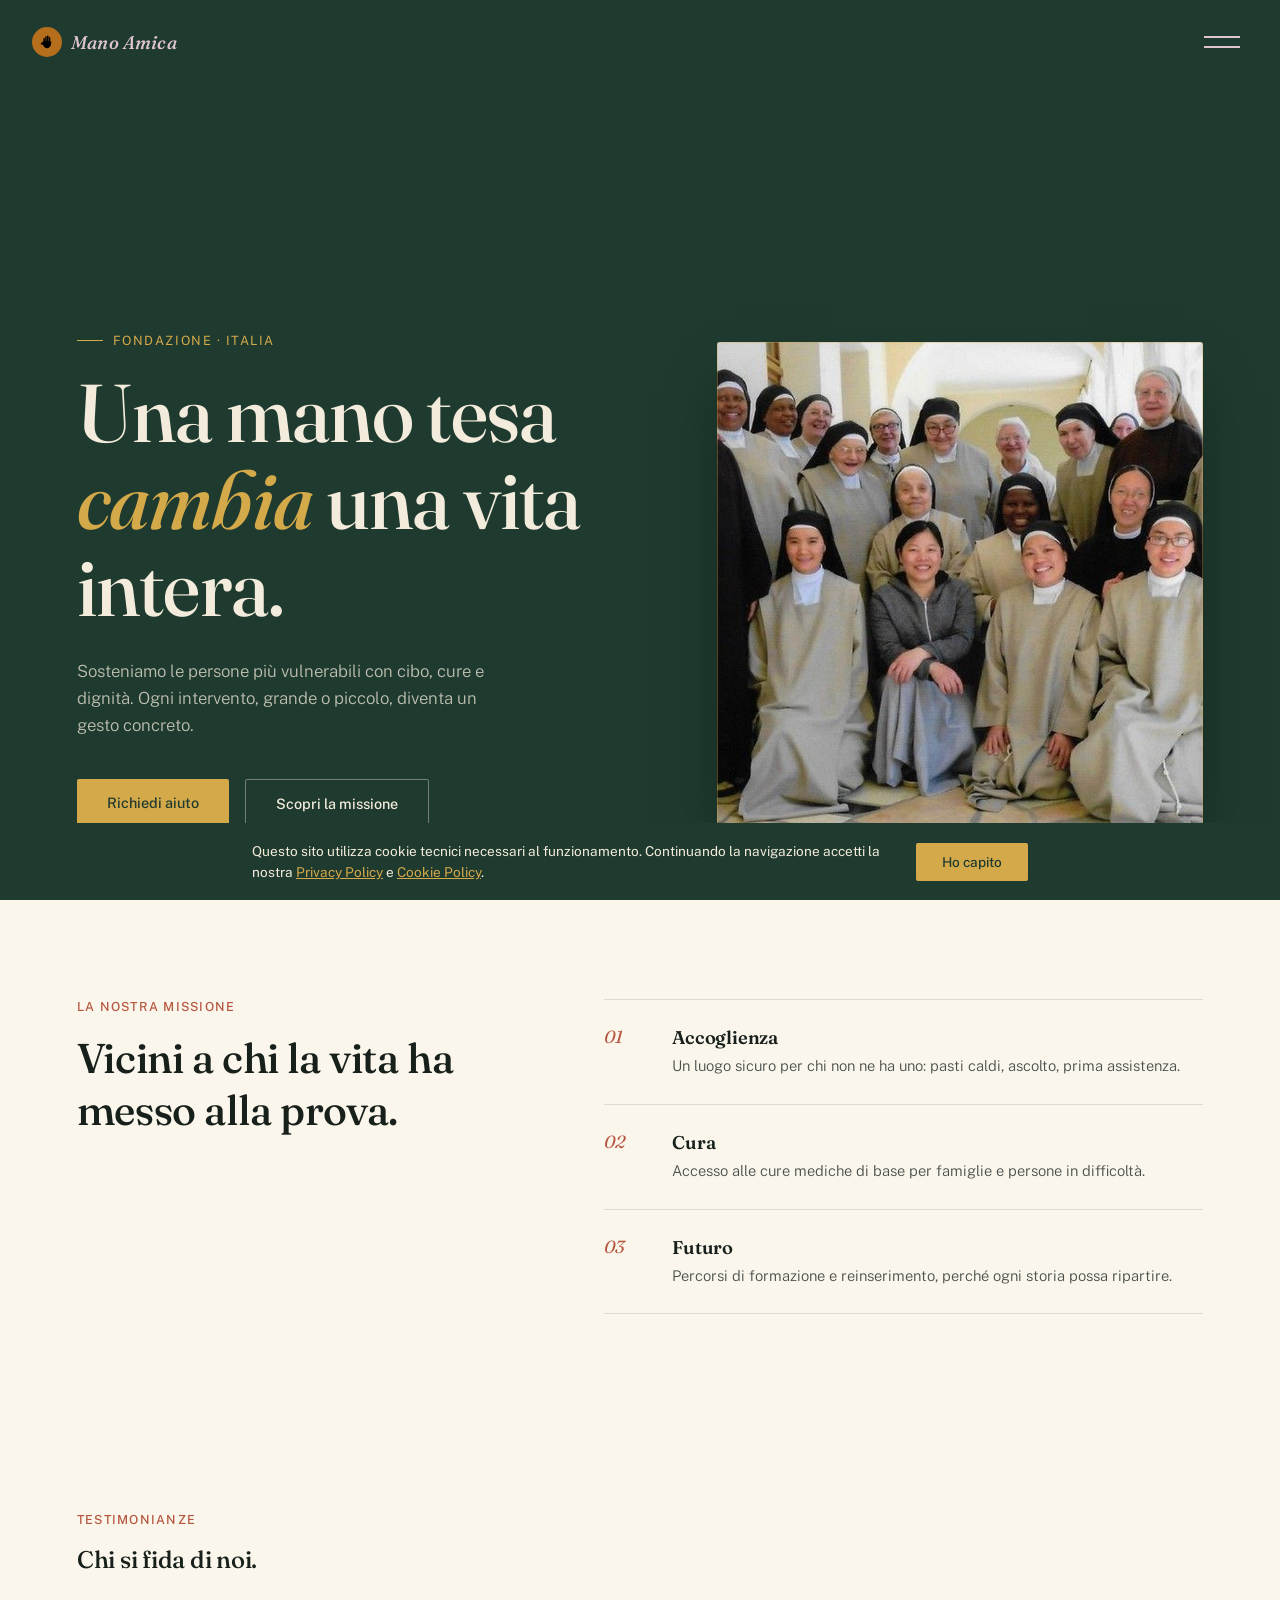
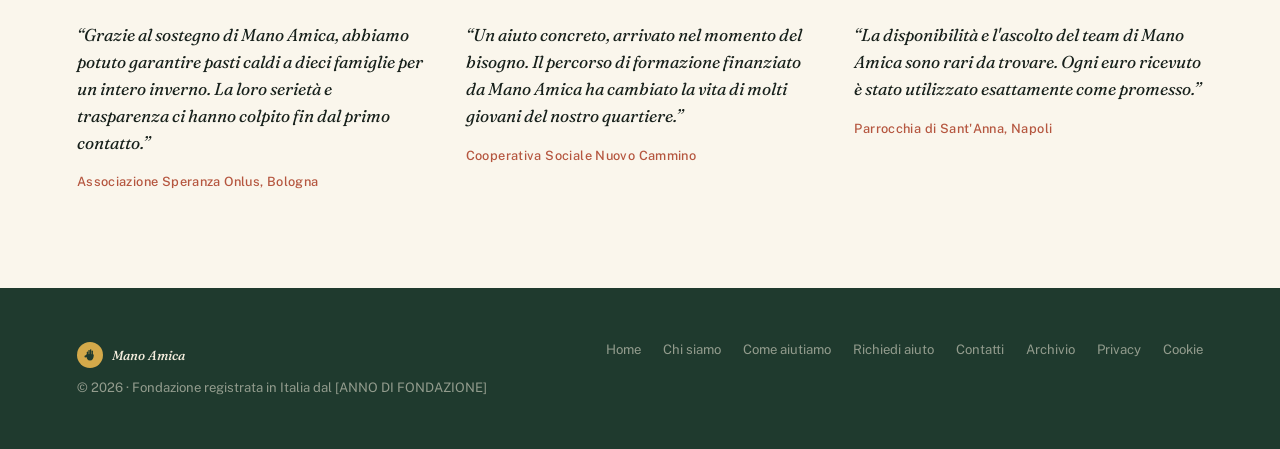
==== commit e221d5cd: "Relève les montants demandés, corrige le logo et ajoute crédibilité - Montants "Richiedi aiuto" : re" ====
--- a/index.html
+++ b/index.html
@@ -61,10 +61,29 @@
     </ul>
   </section>
 
+  <section class="testimonials">
+    <p class="section-label" data-i18n="test_label">Testimonianze</p>
+    <h2 data-i18n="test_h2">Chi si fida di noi.</h2>
+    <div class="testimonials-grid">
+      <blockquote>
+        <p data-i18n="test_1_quote">Grazie al sostegno di Mano Amica, abbiamo potuto garantire pasti caldi a dieci famiglie per un intero inverno. La loro serietà e trasparenza ci hanno colpito fin dal primo contatto.</p>
+        <cite data-i18n="test_1_author">Associazione Speranza Onlus, Bologna</cite>
+      </blockquote>
+      <blockquote>
+        <p data-i18n="test_2_quote">Un aiuto concreto, arrivato nel momento del bisogno. Il percorso di formazione finanziato da Mano Amica ha cambiato la vita di molti giovani del nostro quartiere.</p>
+        <cite data-i18n="test_2_author">Cooperativa Sociale Nuovo Cammino</cite>
+      </blockquote>
+      <blockquote>
+        <p data-i18n="test_3_quote">La disponibilità e l'ascolto del team di Mano Amica sono rari da trovare. Ogni euro ricevuto è stato utilizzato esattamente come promesso.</p>
+        <cite data-i18n="test_3_author">Parrocchia di Sant'Anna, Napoli</cite>
+      </blockquote>
+    </div>
+  </section>
+
   <footer>
     <strong><svg class="logo-mark" viewBox="0 0 100 120" aria-hidden="true" focusable="false"><g fill="currentColor"><rect x="26" y="34" width="10" height="34" rx="5"/><rect x="38" y="22" width="10" height="46" rx="5"/><rect x="50" y="16" width="10" height="52" rx="5"/><rect x="62" y="26" width="10" height="42" rx="5"/><path d="M22 62 Q22 100 50 102 Q78 100 78 62 L78 56 Q50 50 22 56 Z"/><rect x="0" y="0" width="34" height="15" rx="7.5" transform="translate(6,68) rotate(-28)"/></g></svg><span>Mano Amica</span></strong>
     <nav><a href="index.html" data-i18n="nav_home">Home</a><a href="chi-siamo.html" data-i18n="nav_chi_siamo">Chi siamo</a><a href="come-aiutiamo.html" data-i18n="nav_come_aiutiamo">Come aiutiamo</a><a href="dona-ora.html" data-i18n="nav_dona_ora">Richiedi aiuto</a><a href="contatti.html" data-i18n="nav_contatti">Contatti</a><a href="archivio.html" data-i18n="nav_archivio">Archivio</a><a href="privacy.html">Privacy</a><a href="cookie-policy.html">Cookie</a></nav>
-    <span data-i18n="footer_copyright">© 2026 · Fondazione registrata in Italia</span>
+    <span data-i18n="footer_copyright">© 2026 · Fondazione registrata in Italia dal [ANNO DI FONDAZIONE]</span>
   </footer>
 
 <script src="assets/script.js?v=1788168268"></script>
--- a/assets/styles.css
+++ b/assets/styles.css
@@ -45,11 +45,18 @@
   gap:9px;
 }
 .logo-mark{
-  width:20px; height:24px;
+  width:30px; height:30px;
+  padding:6px 7px;
+  box-sizing:border-box;
+  background:var(--gold);
+  border-radius:50%;
+  color:var(--forest);
+  mix-blend-mode:normal;
   flex-shrink:0;
 }
 footer strong .logo-mark{
-  width:18px; height:22px;
+  width:26px; height:26px;
+  padding:5px 6px;
 }
 .thread-toggle{
   width:52px; height:40px;
@@ -245,6 +252,21 @@
 .missione-list h3{ font-size:1.15rem; margin-bottom:6px; font-weight:600; }
 .missione-list p{ font-size:.92rem; color:#4a4f4a; font-weight:300; line-height:1.55; }
 
+/* ===== TESTIMONIALS ===== */
+.testimonials{ background:var(--cream-soft); }
+.testimonials-grid{ display:grid; grid-template-columns:repeat(auto-fit,minmax(260px,1fr)); gap:40px; margin-top:48px; }
+.testimonials-grid blockquote{ margin:0; }
+.testimonials-grid p{
+  font-family:'Fraunces',serif; font-style:italic; font-size:1.08rem; line-height:1.55;
+  color:var(--ink); margin-bottom:18px;
+}
+.testimonials-grid p::before{ content:'\201C'; }
+.testimonials-grid p::after{ content:'\201D'; }
+.testimonials-grid cite{
+  font-style:normal; font-size:.8rem; letter-spacing:.03em; font-weight:500;
+  color:var(--clay); display:block;
+}
+
 /* ===== TEAM (Chi siamo) ===== */
 .team{ background:var(--cream-soft); }
 .team-grid{ display:grid; grid-template-columns:repeat(auto-fit,minmax(220px,1fr)); gap:34px; margin-top:56px; }
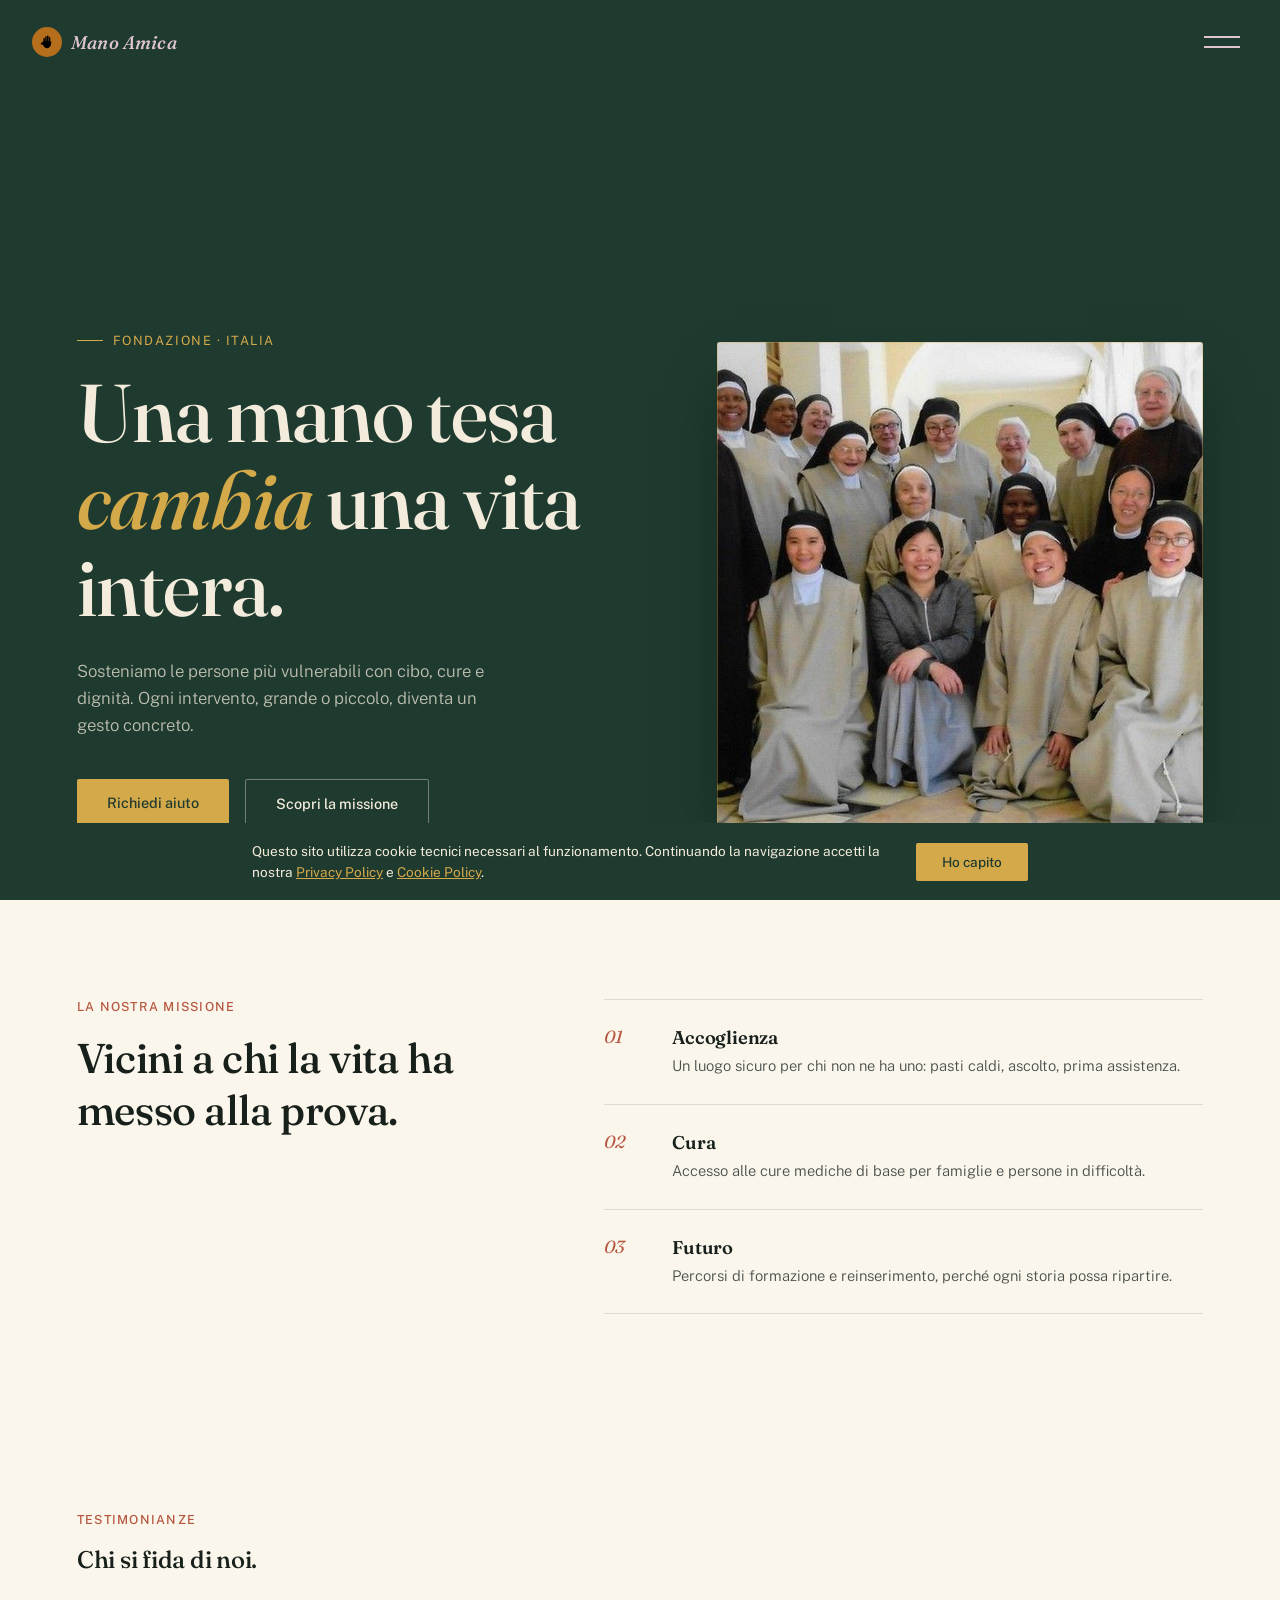
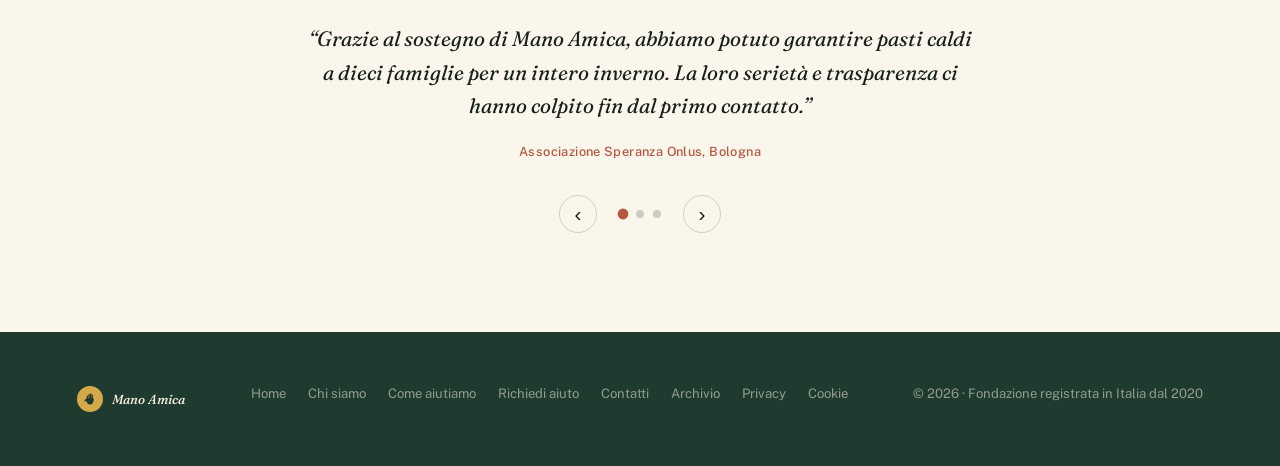
==== commit 5baf1b9b: "Ajoute l'année de fondation et transforme les témoignages en slider - Footer : "dal 2020" / "depuis " ====
--- a/index.html
+++ b/index.html
@@ -64,26 +64,39 @@
   <section class="testimonials">
     <p class="section-label" data-i18n="test_label">Testimonianze</p>
     <h2 data-i18n="test_h2">Chi si fida di noi.</h2>
-    <div class="testimonials-grid">
-      <blockquote>
-        <p data-i18n="test_1_quote">Grazie al sostegno di Mano Amica, abbiamo potuto garantire pasti caldi a dieci famiglie per un intero inverno. La loro serietà e trasparenza ci hanno colpito fin dal primo contatto.</p>
-        <cite data-i18n="test_1_author">Associazione Speranza Onlus, Bologna</cite>
-      </blockquote>
-      <blockquote>
-        <p data-i18n="test_2_quote">Un aiuto concreto, arrivato nel momento del bisogno. Il percorso di formazione finanziato da Mano Amica ha cambiato la vita di molti giovani del nostro quartiere.</p>
-        <cite data-i18n="test_2_author">Cooperativa Sociale Nuovo Cammino</cite>
-      </blockquote>
-      <blockquote>
-        <p data-i18n="test_3_quote">La disponibilità e l'ascolto del team di Mano Amica sono rari da trovare. Ogni euro ricevuto è stato utilizzato esattamente come promesso.</p>
-        <cite data-i18n="test_3_author">Parrocchia di Sant'Anna, Napoli</cite>
-      </blockquote>
+    <div class="testi-slider">
+      <div class="testi-viewport">
+        <div class="testi-track" id="testi-track">
+          <blockquote class="testi-slide">
+            <p data-i18n="test_1_quote">Grazie al sostegno di Mano Amica, abbiamo potuto garantire pasti caldi a dieci famiglie per un intero inverno. La loro serietà e trasparenza ci hanno colpito fin dal primo contatto.</p>
+            <cite data-i18n="test_1_author">Associazione Speranza Onlus, Bologna</cite>
+          </blockquote>
+          <blockquote class="testi-slide">
+            <p data-i18n="test_2_quote">Un aiuto concreto, arrivato nel momento del bisogno. Il percorso di formazione finanziato da Mano Amica ha cambiato la vita di molti giovani del nostro quartiere.</p>
+            <cite data-i18n="test_2_author">Cooperativa Sociale Nuovo Cammino</cite>
+          </blockquote>
+          <blockquote class="testi-slide">
+            <p data-i18n="test_3_quote">La disponibilità e l'ascolto del team di Mano Amica sono rari da trovare. Ogni euro ricevuto è stato utilizzato esattamente come promesso.</p>
+            <cite data-i18n="test_3_author">Parrocchia di Sant'Anna, Napoli</cite>
+          </blockquote>
+        </div>
+      </div>
+      <div class="testi-controls">
+        <button class="testi-arrow" id="testi-prev" aria-label="Precedente">&#8249;</button>
+        <div class="testi-dots" id="testi-dots">
+          <button class="testi-dot active" data-index="0" aria-label="Testimonianza 1"></button>
+          <button class="testi-dot" data-index="1" aria-label="Testimonianza 2"></button>
+          <button class="testi-dot" data-index="2" aria-label="Testimonianza 3"></button>
+        </div>
+        <button class="testi-arrow" id="testi-next" aria-label="Successiva">&#8250;</button>
+      </div>
     </div>
   </section>
 
   <footer>
     <strong><svg class="logo-mark" viewBox="0 0 100 120" aria-hidden="true" focusable="false"><g fill="currentColor"><rect x="26" y="34" width="10" height="34" rx="5"/><rect x="38" y="22" width="10" height="46" rx="5"/><rect x="50" y="16" width="10" height="52" rx="5"/><rect x="62" y="26" width="10" height="42" rx="5"/><path d="M22 62 Q22 100 50 102 Q78 100 78 62 L78 56 Q50 50 22 56 Z"/><rect x="0" y="0" width="34" height="15" rx="7.5" transform="translate(6,68) rotate(-28)"/></g></svg><span>Mano Amica</span></strong>
     <nav><a href="index.html" data-i18n="nav_home">Home</a><a href="chi-siamo.html" data-i18n="nav_chi_siamo">Chi siamo</a><a href="come-aiutiamo.html" data-i18n="nav_come_aiutiamo">Come aiutiamo</a><a href="dona-ora.html" data-i18n="nav_dona_ora">Richiedi aiuto</a><a href="contatti.html" data-i18n="nav_contatti">Contatti</a><a href="archivio.html" data-i18n="nav_archivio">Archivio</a><a href="privacy.html">Privacy</a><a href="cookie-policy.html">Cookie</a></nav>
-    <span data-i18n="footer_copyright">© 2026 · Fondazione registrata in Italia dal [ANNO DI FONDAZIONE]</span>
+    <span data-i18n="footer_copyright">© 2026 · Fondazione registrata in Italia dal 2020</span>
   </footer>
 
 <script src="assets/script.js?v=1788168268"></script>
--- a/assets/styles.css
+++ b/assets/styles.css
@@ -252,20 +252,41 @@
 .missione-list h3{ font-size:1.15rem; margin-bottom:6px; font-weight:600; }
 .missione-list p{ font-size:.92rem; color:#4a4f4a; font-weight:300; line-height:1.55; }
 
-/* ===== TESTIMONIALS ===== */
+/* ===== TESTIMONIALS (slider) ===== */
 .testimonials{ background:var(--cream-soft); }
-.testimonials-grid{ display:grid; grid-template-columns:repeat(auto-fit,minmax(260px,1fr)); gap:40px; margin-top:48px; }
-.testimonials-grid blockquote{ margin:0; }
-.testimonials-grid p{
-  font-family:'Fraunces',serif; font-style:italic; font-size:1.08rem; line-height:1.55;
-  color:var(--ink); margin-bottom:18px;
-}
-.testimonials-grid p::before{ content:'\201C'; }
-.testimonials-grid p::after{ content:'\201D'; }
-.testimonials-grid cite{
+.testi-slider{ max-width:680px; margin:48px auto 0; }
+.testi-viewport{ overflow:hidden; }
+.testi-track{ display:flex; transition:transform .55s cubic-bezier(.4,0,.2,1); }
+.testi-slide{
+  flex:0 0 100%; box-sizing:border-box; padding:0 4px;
+  text-align:center; margin:0;
+}
+.testi-slide p{
+  font-family:'Fraunces',serif; font-style:italic; font-size:1.3rem; line-height:1.6;
+  color:var(--ink); margin-bottom:22px;
+}
+.testi-slide p::before{ content:'\201C'; }
+.testi-slide p::after{ content:'\201D'; }
+.testi-slide cite{
   font-style:normal; font-size:.8rem; letter-spacing:.03em; font-weight:500;
   color:var(--clay); display:block;
 }
+.testi-controls{ display:flex; align-items:center; justify-content:center; gap:22px; margin-top:36px; }
+.testi-arrow{
+  width:38px; height:38px; border-radius:50%; flex-shrink:0;
+  background:none; border:1px solid rgba(23,32,27,.18); color:var(--ink);
+  font-size:1.3rem; line-height:1; cursor:pointer;
+  display:flex; align-items:center; justify-content:center;
+  transition:border-color .25s ease, color .25s ease;
+}
+.testi-arrow:hover{ border-color:var(--clay); color:var(--clay); }
+.testi-dots{ display:flex; gap:9px; }
+.testi-dot{
+  width:8px; height:8px; border-radius:50%; padding:0; border:none;
+  background:rgba(23,32,27,.2); cursor:pointer;
+  transition:background .25s ease, transform .25s ease;
+}
+.testi-dot.active{ background:var(--clay); transform:scale(1.35); }
 
 /* ===== TEAM (Chi siamo) ===== */
 .team{ background:var(--cream-soft); }
